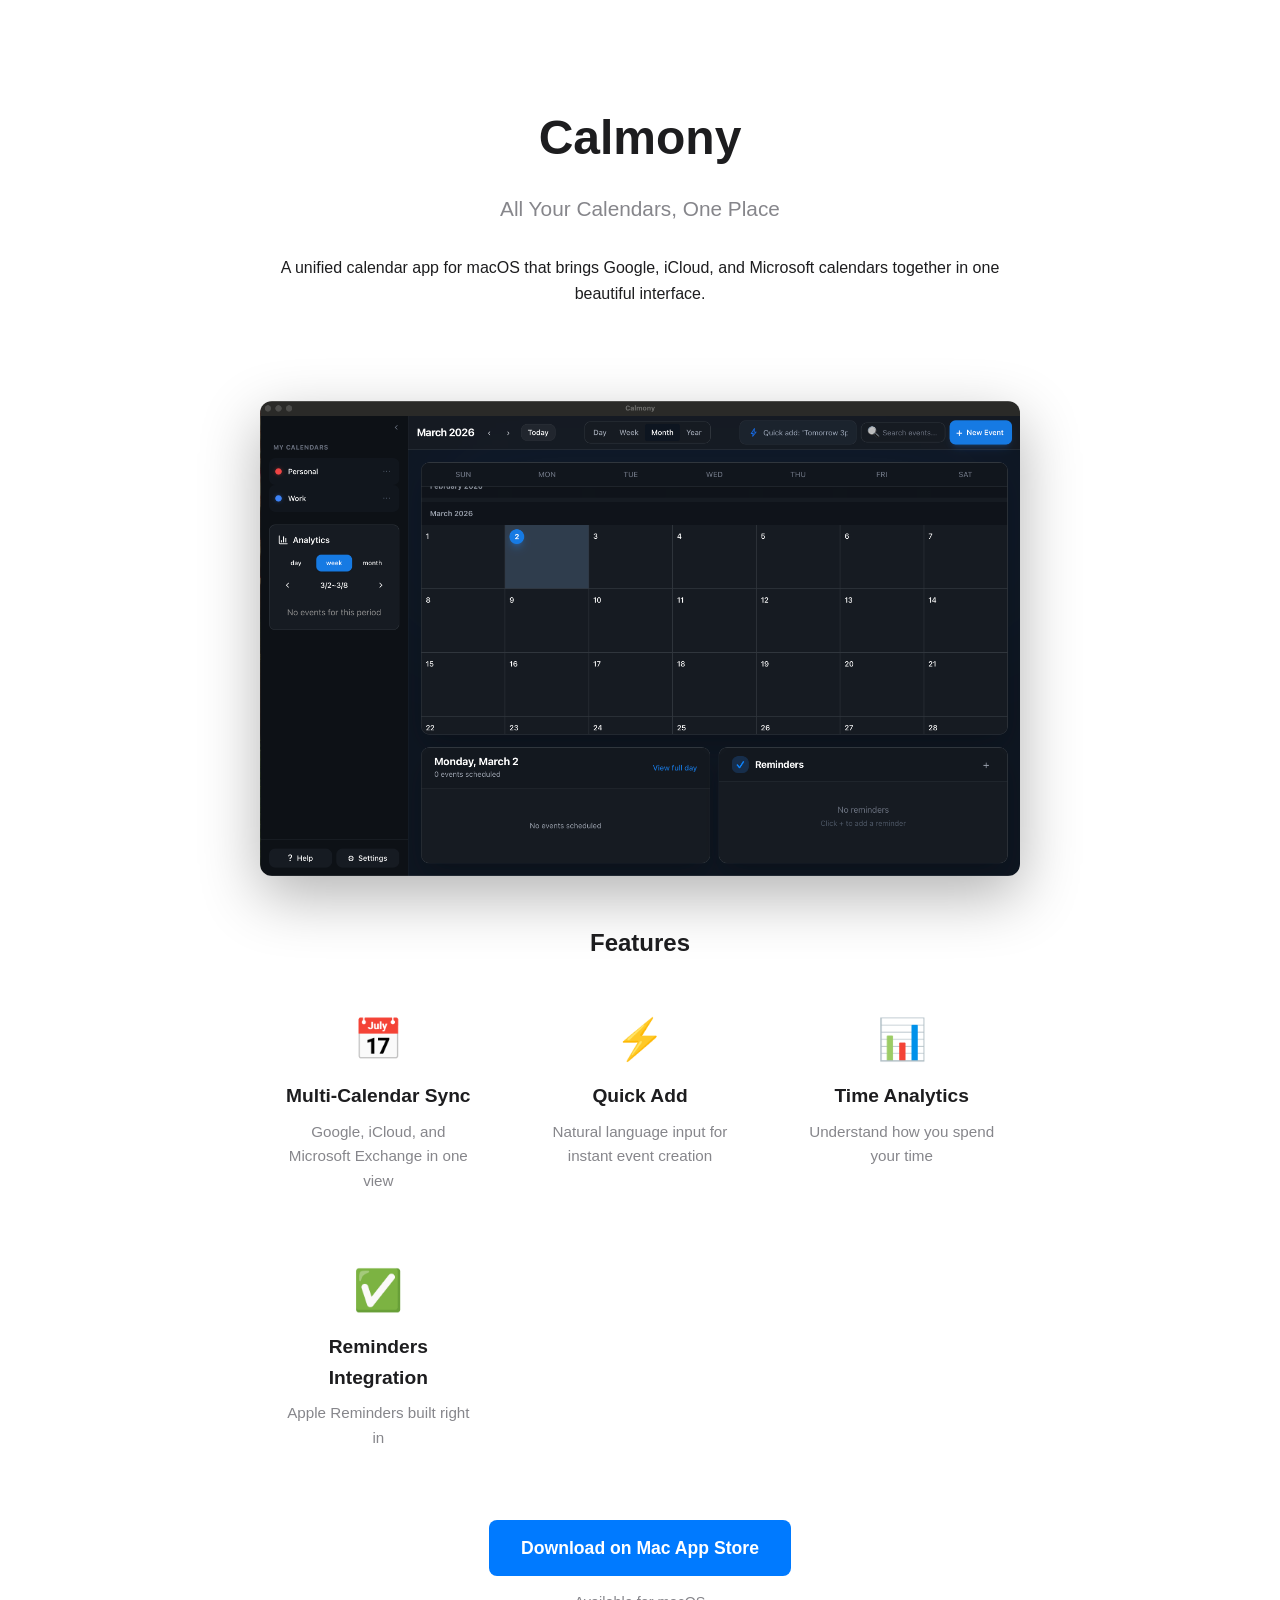
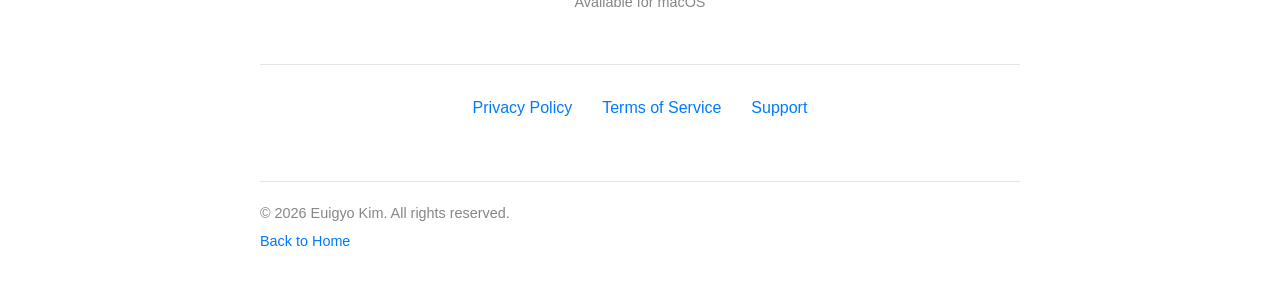
==== calmony/index.html @ 64a156f8 "feat: add Calmony landing page for OAuth branding - Add landing page with app description, screensho" ====
<!DOCTYPE html>
<html lang="en">
<head>
    <meta charset="UTF-8">
    <meta name="viewport" content="width=device-width, initial-scale=1.0">
    <title>Calmony - All Your Calendars, One Place</title>
    <meta name="description" content="Calmony is a unified calendar app for macOS that brings Google, iCloud, and Microsoft calendars together in one beautiful interface.">
    <link rel="stylesheet" href="/assets/style.css">
    <style>
        .hero {
            text-align: center;
            padding: 60px 0 40px;
        }
        .hero h1 {
            font-size: 3rem;
            margin-bottom: 15px;
        }
        .tagline {
            font-size: 1.3rem;
            color: var(--secondary-text);
            margin-bottom: 30px;
        }
        .features {
            margin: 40px 0;
        }
        .feature-grid {
            display: grid;
            grid-template-columns: repeat(auto-fit, minmax(200px, 1fr));
            gap: 25px;
            margin-top: 25px;
        }
        .feature {
            text-align: center;
            padding: 20px;
        }
        .feature-icon {
            font-size: 2.5rem;
            margin-bottom: 10px;
        }
        .feature h3 {
            margin-top: 0;
            margin-bottom: 8px;
        }
        .feature p {
            color: var(--secondary-text);
            font-size: 0.95rem;
            margin-bottom: 0;
        }
        .cta {
            text-align: center;
            margin: 50px 0;
        }
        .btn {
            display: inline-block;
            padding: 14px 32px;
            background-color: var(--primary-color);
            color: white;
            border-radius: 8px;
            font-weight: 600;
            font-size: 1.1rem;
            transition: opacity 0.2s;
        }
        .btn:hover {
            opacity: 0.9;
            text-decoration: none;
        }
        .legal-links {
            display: flex;
            justify-content: center;
            gap: 30px;
            margin-top: 40px;
            padding-top: 30px;
            border-top: 1px solid var(--border-color);
        }
        .screenshot {
            margin: 40px 0;
            text-align: center;
        }
        .screenshot img {
            max-width: 100%;
            border-radius: 12px;
            box-shadow: 0 20px 60px rgba(0, 0, 0, 0.3);
        }
    </style>
</head>
<body>
    <div class="container">
        <div class="hero">
            <h1>Calmony</h1>
            <p class="tagline">All Your Calendars, One Place</p>
            <p>A unified calendar app for macOS that brings Google, iCloud, and Microsoft calendars together in one beautiful interface.</p>
        </div>

        <div class="screenshot">
            <img src="/calmony/images/screenshot.png" alt="Calmony - Unified Calendar App for macOS">
        </div>

        <div class="features">
            <h2 style="text-align: center;">Features</h2>
            <div class="feature-grid">
                <div class="feature">
                    <div class="feature-icon">📅</div>
                    <h3>Multi-Calendar Sync</h3>
                    <p>Google, iCloud, and Microsoft Exchange in one view</p>
                </div>
                <div class="feature">
                    <div class="feature-icon">⚡</div>
                    <h3>Quick Add</h3>
                    <p>Natural language input for instant event creation</p>
                </div>
                <div class="feature">
                    <div class="feature-icon">📊</div>
                    <h3>Time Analytics</h3>
                    <p>Understand how you spend your time</p>
                </div>
                <div class="feature">
                    <div class="feature-icon">✅</div>
                    <h3>Reminders Integration</h3>
                    <p>Apple Reminders built right in</p>
                </div>
            </div>
        </div>

        <div class="cta">
            <a href="https://apps.apple.com/app/calmony" class="btn">Download on Mac App Store</a>
            <p class="meta" style="margin-top: 15px;">Available for macOS</p>
        </div>

        <div class="legal-links">
            <a href="/calmony/privacy.html">Privacy Policy</a>
            <a href="/calmony/terms.html">Terms of Service</a>
            <a href="/calmony/support.html">Support</a>
        </div>

        <footer>
            <p>&copy; 2026 Euigyo Kim. All rights reserved.</p>
            <p><a href="/">Back to Home</a></p>
        </footer>
    </div>
</body>
</html>
---- assets/style.css ----
:root {
    --primary-color: #007AFF;
    --text-color: #1d1d1f;
    --secondary-text: #86868b;
    --background: #ffffff;
    --border-color: #e5e5e5;
}

@media (prefers-color-scheme: dark) {
    :root {
        --text-color: #f5f5f7;
        --secondary-text: #a1a1a6;
        --background: #1d1d1f;
        --border-color: #424245;
    }
}

* {
    margin: 0;
    padding: 0;
    box-sizing: border-box;
}

body {
    font-family: -apple-system, BlinkMacSystemFont, 'Segoe UI', Roboto, Oxygen, Ubuntu, sans-serif;
    line-height: 1.6;
    color: var(--text-color);
    background-color: var(--background);
}

.container {
    max-width: 800px;
    margin: 0 auto;
    padding: 40px 20px;
}

h1 {
    font-size: 2.5rem;
    font-weight: 700;
    margin-bottom: 10px;
}

h2 {
    font-size: 1.5rem;
    font-weight: 600;
    margin-top: 40px;
    margin-bottom: 15px;
}

h3 {
    font-size: 1.2rem;
    font-weight: 600;
    margin-top: 25px;
    margin-bottom: 10px;
}

p {
    margin-bottom: 15px;
}

.meta {
    color: var(--secondary-text);
    font-size: 0.9rem;
    margin-bottom: 30px;
}

ul, ol {
    margin-left: 25px;
    margin-bottom: 15px;
}

li {
    margin-bottom: 8px;
}

a {
    color: var(--primary-color);
    text-decoration: none;
}

a:hover {
    text-decoration: underline;
}

footer {
    margin-top: 60px;
    padding-top: 20px;
    border-top: 1px solid var(--border-color);
    color: var(--secondary-text);
    font-size: 0.9rem;
}

footer p {
    margin-bottom: 5px;
}

/* Index page styles */
.app-grid {
    display: grid;
    grid-template-columns: repeat(auto-fill, minmax(250px, 1fr));
    gap: 20px;
    margin-top: 30px;
}

.app-card {
    border: 1px solid var(--border-color);
    border-radius: 12px;
    padding: 24px;
    transition: transform 0.2s, box-shadow 0.2s;
}

.app-card:hover {
    transform: translateY(-2px);
    box-shadow: 0 4px 12px rgba(0, 0, 0, 0.1);
}

.app-card h2 {
    margin-top: 0;
    margin-bottom: 10px;
}

.app-card p {
    color: var(--secondary-text);
    margin-bottom: 15px;
}

.app-links {
    display: flex;
    gap: 15px;
}

/* Table styles */
table {
    width: 100%;
    border-collapse: collapse;
    margin: 20px 0;
    font-size: 0.95rem;
}

thead {
    background-color: var(--border-color);
}

th, td {
    padding: 12px 15px;
    text-align: left;
    border: 1px solid var(--border-color);
}

th {
    font-weight: 600;
}

tbody tr:hover {
    background-color: rgba(0, 122, 255, 0.05);
}

@media (prefers-color-scheme: dark) {
    thead {
        background-color: #2d2d2d;
    }

    tbody tr:hover {
        background-color: rgba(0, 122, 255, 0.1);
    }
}

/* Responsive table */
@media (max-width: 600px) {
    table {
        font-size: 0.85rem;
    }

    th, td {
        padding: 8px 10px;
    }
}

/* Legal notice styles */
.legal-notice {
    margin-top: 40px;
    padding: 20px;
    background-color: rgba(0, 122, 255, 0.05);
    border-radius: 8px;
    text-align: center;
}

.thank-you {
    margin-top: 40px;
    text-align: center;
    color: var(--secondary-text);
}
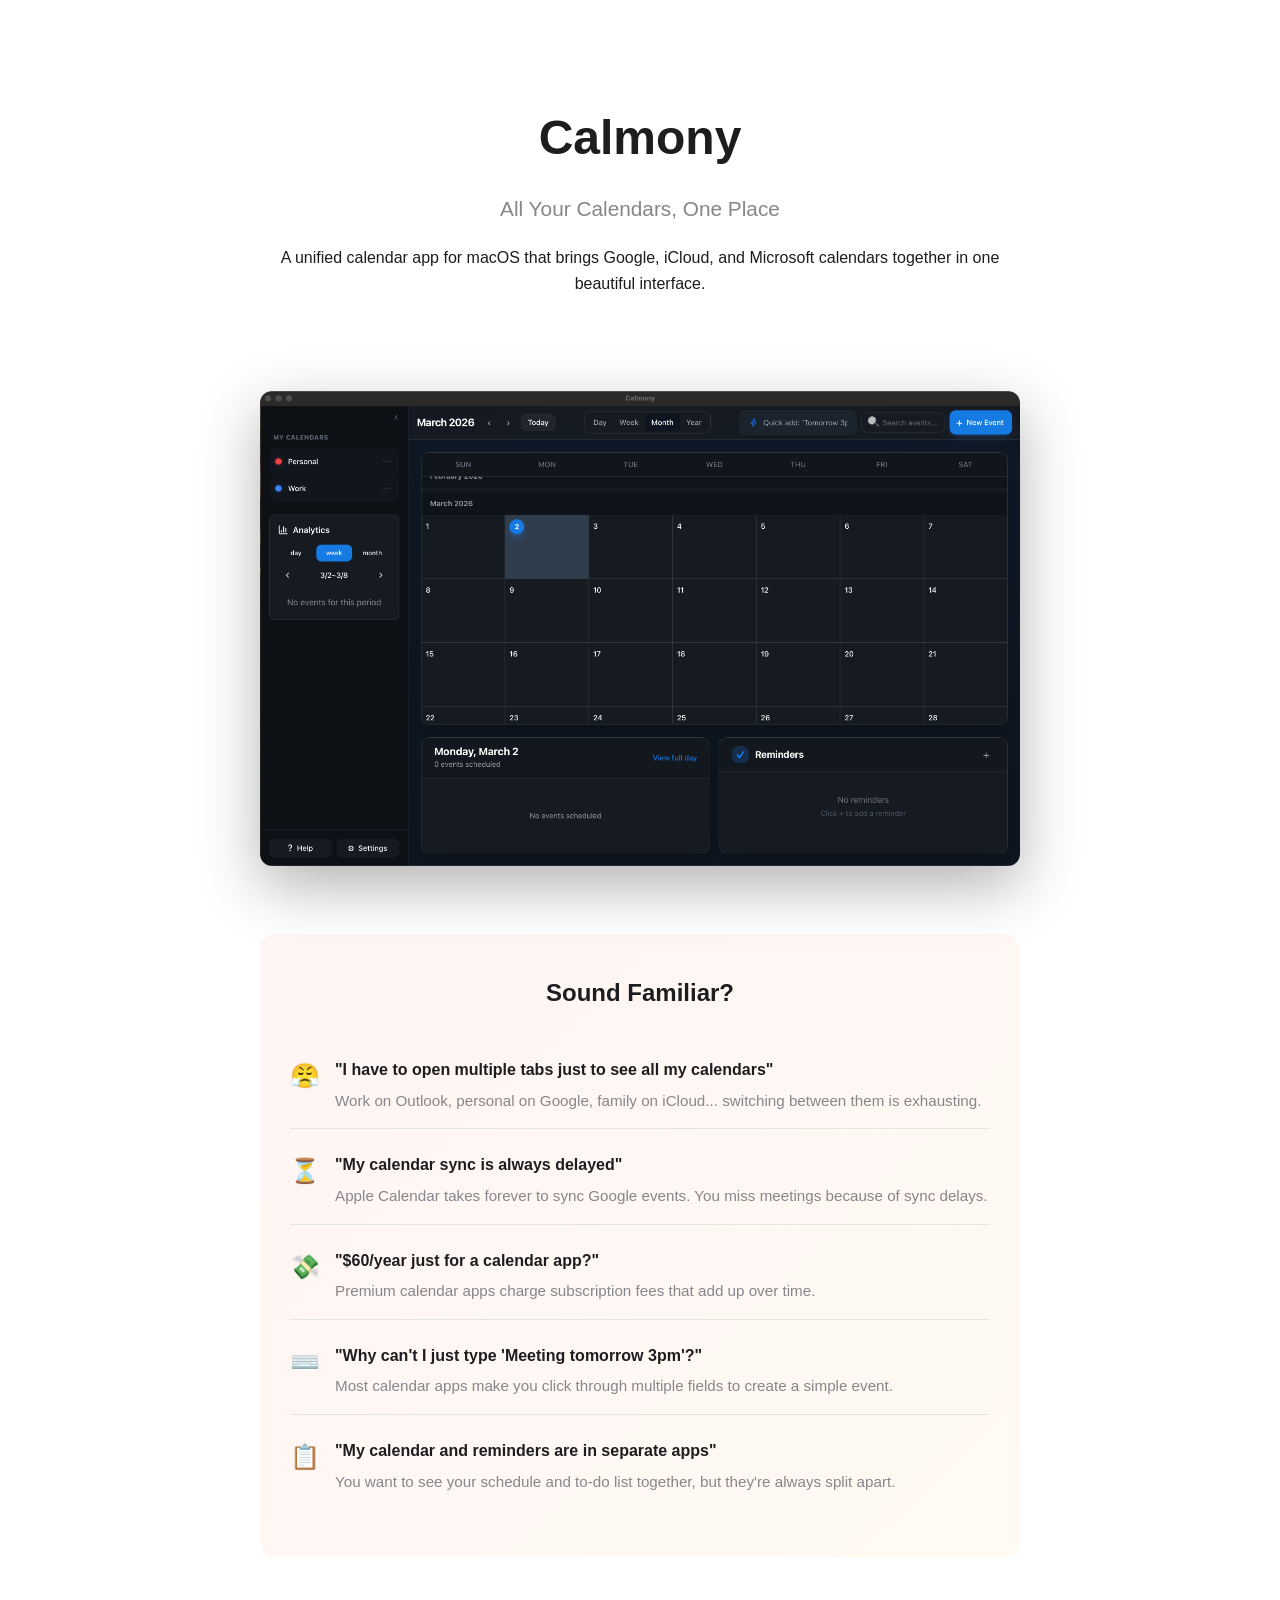
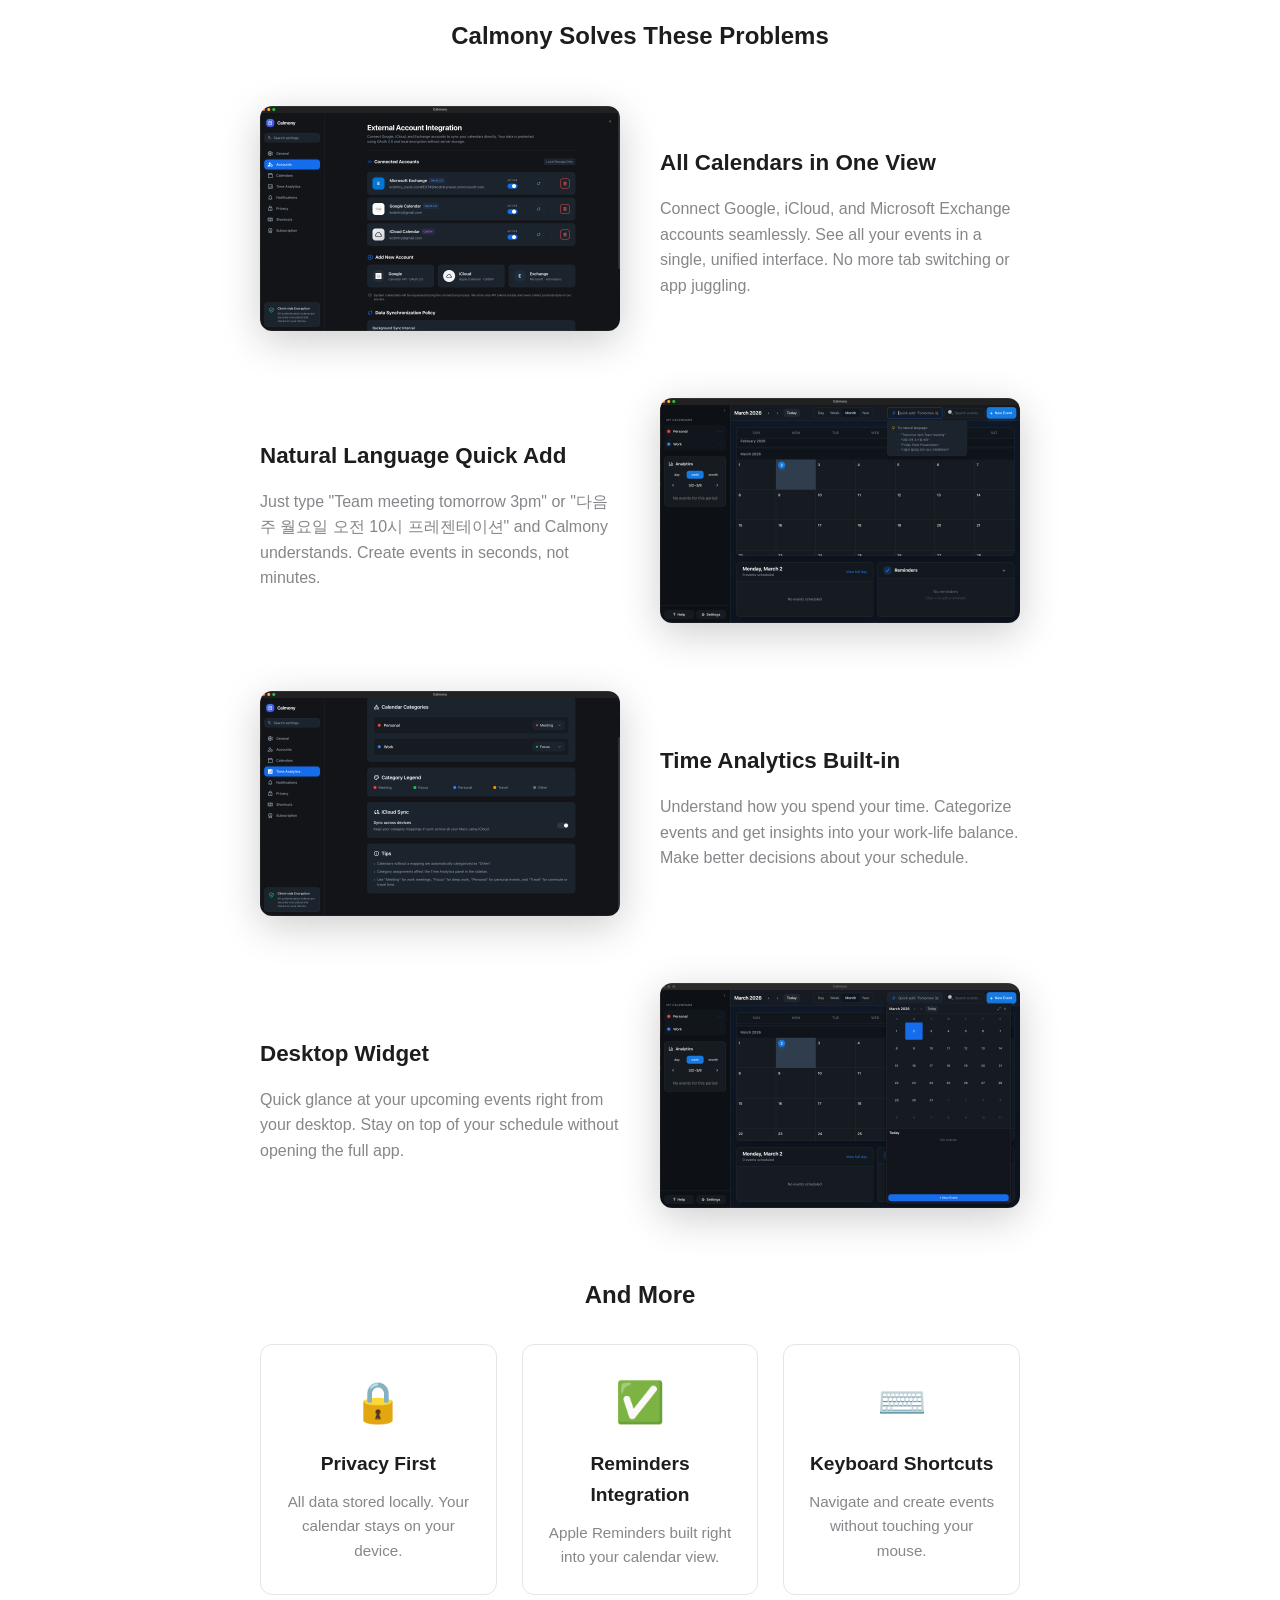
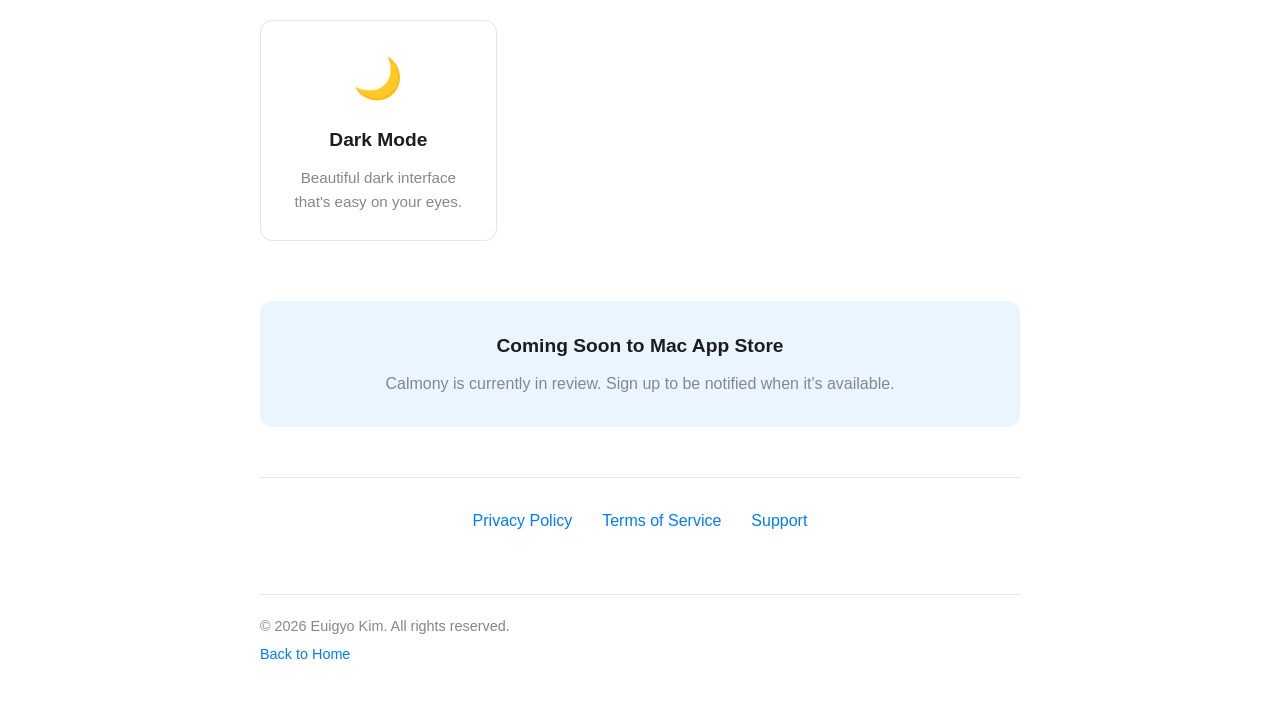
==== commit 0c928019: "feat: enhance Calmony landing page with pain points and screenshots - Add pain points section highli" ====
--- a/calmony/index.html
+++ b/calmony/index.html
@@ -18,52 +18,149 @@
         .tagline {
             font-size: 1.3rem;
             color: var(--secondary-text);
+            margin-bottom: 20px;
+        }
+        .hero-screenshot {
+            margin: 40px 0;
+            text-align: center;
+        }
+        .hero-screenshot img {
+            max-width: 100%;
+            border-radius: 12px;
+            box-shadow: 0 20px 60px rgba(0, 0, 0, 0.3);
+        }
+
+        /* Pain Points Section */
+        .pain-points {
+            margin: 60px 0;
+            padding: 40px 30px;
+            background: linear-gradient(135deg, rgba(255, 59, 48, 0.05) 0%, rgba(255, 149, 0, 0.05) 100%);
+            border-radius: 16px;
+        }
+        .pain-points h2 {
+            text-align: center;
+            margin-top: 0;
             margin-bottom: 30px;
         }
+        .pain-list {
+            list-style: none;
+            margin: 0;
+            padding: 0;
+        }
+        .pain-list li {
+            padding: 15px 0;
+            border-bottom: 1px solid var(--border-color);
+            display: flex;
+            align-items: flex-start;
+            gap: 15px;
+        }
+        .pain-list li:last-child {
+            border-bottom: none;
+        }
+        .pain-icon {
+            font-size: 1.5rem;
+            flex-shrink: 0;
+        }
+        .pain-content strong {
+            display: block;
+            margin-bottom: 5px;
+        }
+        .pain-content span {
+            color: var(--secondary-text);
+            font-size: 0.95rem;
+        }
+
+        /* Solutions Section */
+        .solutions {
+            margin: 60px 0;
+        }
+        .solutions h2 {
+            text-align: center;
+            margin-bottom: 50px;
+        }
+        .solution-item {
+            display: grid;
+            grid-template-columns: 1fr 1fr;
+            gap: 40px;
+            align-items: center;
+            margin-bottom: 60px;
+        }
+        .solution-item:nth-child(even) {
+            direction: rtl;
+        }
+        .solution-item:nth-child(even) > * {
+            direction: ltr;
+        }
+        .solution-text h3 {
+            margin-top: 0;
+            font-size: 1.4rem;
+            margin-bottom: 15px;
+        }
+        .solution-text p {
+            color: var(--secondary-text);
+            margin-bottom: 0;
+        }
+        .solution-image img {
+            width: 100%;
+            border-radius: 12px;
+            box-shadow: 0 10px 40px rgba(0, 0, 0, 0.2);
+        }
+        @media (max-width: 768px) {
+            .solution-item {
+                grid-template-columns: 1fr;
+            }
+            .solution-item:nth-child(even) {
+                direction: ltr;
+            }
+        }
+
+        /* Features Grid */
         .features {
-            margin: 40px 0;
+            margin: 60px 0;
+            text-align: center;
         }
         .feature-grid {
             display: grid;
             grid-template-columns: repeat(auto-fit, minmax(200px, 1fr));
             gap: 25px;
-            margin-top: 25px;
+            margin-top: 30px;
         }
         .feature {
-            text-align: center;
-            padding: 20px;
+            padding: 25px 20px;
+            border: 1px solid var(--border-color);
+            border-radius: 12px;
         }
         .feature-icon {
             font-size: 2.5rem;
-            margin-bottom: 10px;
+            margin-bottom: 15px;
         }
         .feature h3 {
             margin-top: 0;
-            margin-bottom: 8px;
+            margin-bottom: 10px;
         }
         .feature p {
             color: var(--secondary-text);
             font-size: 0.95rem;
             margin-bottom: 0;
         }
-        .cta {
+
+        /* Coming Soon */
+        .coming-soon {
             text-align: center;
             margin: 50px 0;
-        }
-        .btn {
-            display: inline-block;
-            padding: 14px 32px;
-            background-color: var(--primary-color);
-            color: white;
-            border-radius: 8px;
-            font-weight: 600;
-            font-size: 1.1rem;
-            transition: opacity 0.2s;
-        }
-        .btn:hover {
-            opacity: 0.9;
-            text-decoration: none;
-        }
+            padding: 30px;
+            background-color: rgba(0, 122, 255, 0.08);
+            border-radius: 12px;
+        }
+        .coming-soon h3 {
+            margin-top: 0;
+            margin-bottom: 10px;
+        }
+        .coming-soon p {
+            color: var(--secondary-text);
+            margin-bottom: 0;
+        }
+
         .legal-links {
             display: flex;
             justify-content: center;
@@ -71,15 +168,6 @@
             margin-top: 40px;
             padding-top: 30px;
             border-top: 1px solid var(--border-color);
-        }
-        .screenshot {
-            margin: 40px 0;
-            text-align: center;
-        }
-        .screenshot img {
-            max-width: 100%;
-            border-radius: 12px;
-            box-shadow: 0 20px 60px rgba(0, 0, 0, 0.3);
         }
     </style>
 </head>
@@ -91,39 +179,128 @@
             <p>A unified calendar app for macOS that brings Google, iCloud, and Microsoft calendars together in one beautiful interface.</p>
         </div>
 
-        <div class="screenshot">
-            <img src="/calmony/images/screenshot.png" alt="Calmony - Unified Calendar App for macOS">
-        </div>
-
+        <div class="hero-screenshot">
+            <img src="/calmony/images/screenshot.png" alt="Calmony - Unified Calendar App">
+        </div>
+
+        <!-- Pain Points -->
+        <div class="pain-points">
+            <h2>Sound Familiar?</h2>
+            <ul class="pain-list">
+                <li>
+                    <span class="pain-icon">😤</span>
+                    <div class="pain-content">
+                        <strong>"I have to open multiple tabs just to see all my calendars"</strong>
+                        <span>Work on Outlook, personal on Google, family on iCloud... switching between them is exhausting.</span>
+                    </div>
+                </li>
+                <li>
+                    <span class="pain-icon">⏳</span>
+                    <div class="pain-content">
+                        <strong>"My calendar sync is always delayed"</strong>
+                        <span>Apple Calendar takes forever to sync Google events. You miss meetings because of sync delays.</span>
+                    </div>
+                </li>
+                <li>
+                    <span class="pain-icon">💸</span>
+                    <div class="pain-content">
+                        <strong>"$60/year just for a calendar app?"</strong>
+                        <span>Premium calendar apps charge subscription fees that add up over time.</span>
+                    </div>
+                </li>
+                <li>
+                    <span class="pain-icon">⌨️</span>
+                    <div class="pain-content">
+                        <strong>"Why can't I just type 'Meeting tomorrow 3pm'?"</strong>
+                        <span>Most calendar apps make you click through multiple fields to create a simple event.</span>
+                    </div>
+                </li>
+                <li>
+                    <span class="pain-icon">📋</span>
+                    <div class="pain-content">
+                        <strong>"My calendar and reminders are in separate apps"</strong>
+                        <span>You want to see your schedule and to-do list together, but they're always split apart.</span>
+                    </div>
+                </li>
+            </ul>
+        </div>
+
+        <!-- Solutions with Screenshots -->
+        <div class="solutions">
+            <h2>Calmony Solves These Problems</h2>
+
+            <div class="solution-item">
+                <div class="solution-text">
+                    <h3>All Calendars in One View</h3>
+                    <p>Connect Google, iCloud, and Microsoft Exchange accounts seamlessly. See all your events in a single, unified interface. No more tab switching or app juggling.</p>
+                </div>
+                <div class="solution-image">
+                    <img src="/calmony/images/account-sync.png" alt="Multi-account calendar sync">
+                </div>
+            </div>
+
+            <div class="solution-item">
+                <div class="solution-text">
+                    <h3>Natural Language Quick Add</h3>
+                    <p>Just type "Team meeting tomorrow 3pm" or "다음주 월요일 오전 10시 프레젠테이션" and Calmony understands. Create events in seconds, not minutes.</p>
+                </div>
+                <div class="solution-image">
+                    <img src="/calmony/images/quick-add.png" alt="Natural language event creation">
+                </div>
+            </div>
+
+            <div class="solution-item">
+                <div class="solution-text">
+                    <h3>Time Analytics Built-in</h3>
+                    <p>Understand how you spend your time. Categorize events and get insights into your work-life balance. Make better decisions about your schedule.</p>
+                </div>
+                <div class="solution-image">
+                    <img src="/calmony/images/time-analytics.png" alt="Time analytics and insights">
+                </div>
+            </div>
+
+            <div class="solution-item">
+                <div class="solution-text">
+                    <h3>Desktop Widget</h3>
+                    <p>Quick glance at your upcoming events right from your desktop. Stay on top of your schedule without opening the full app.</p>
+                </div>
+                <div class="solution-image">
+                    <img src="/calmony/images/widget.png" alt="Desktop widget">
+                </div>
+            </div>
+        </div>
+
+        <!-- Additional Features -->
         <div class="features">
-            <h2 style="text-align: center;">Features</h2>
+            <h2>And More</h2>
             <div class="feature-grid">
                 <div class="feature">
-                    <div class="feature-icon">📅</div>
-                    <h3>Multi-Calendar Sync</h3>
-                    <p>Google, iCloud, and Microsoft Exchange in one view</p>
-                </div>
-                <div class="feature">
-                    <div class="feature-icon">⚡</div>
-                    <h3>Quick Add</h3>
-                    <p>Natural language input for instant event creation</p>
-                </div>
-                <div class="feature">
-                    <div class="feature-icon">📊</div>
-                    <h3>Time Analytics</h3>
-                    <p>Understand how you spend your time</p>
+                    <div class="feature-icon">🔒</div>
+                    <h3>Privacy First</h3>
+                    <p>All data stored locally. Your calendar stays on your device.</p>
                 </div>
                 <div class="feature">
                     <div class="feature-icon">✅</div>
                     <h3>Reminders Integration</h3>
-                    <p>Apple Reminders built right in</p>
-                </div>
-            </div>
-        </div>
-
-        <div class="cta">
-            <a href="https://apps.apple.com/app/calmony" class="btn">Download on Mac App Store</a>
-            <p class="meta" style="margin-top: 15px;">Available for macOS</p>
+                    <p>Apple Reminders built right into your calendar view.</p>
+                </div>
+                <div class="feature">
+                    <div class="feature-icon">⌨️</div>
+                    <h3>Keyboard Shortcuts</h3>
+                    <p>Navigate and create events without touching your mouse.</p>
+                </div>
+                <div class="feature">
+                    <div class="feature-icon">🌙</div>
+                    <h3>Dark Mode</h3>
+                    <p>Beautiful dark interface that's easy on your eyes.</p>
+                </div>
+            </div>
+        </div>
+
+        <!-- Coming Soon -->
+        <div class="coming-soon">
+            <h3>Coming Soon to Mac App Store</h3>
+            <p>Calmony is currently in review. Sign up to be notified when it's available.</p>
         </div>
 
         <div class="legal-links">
